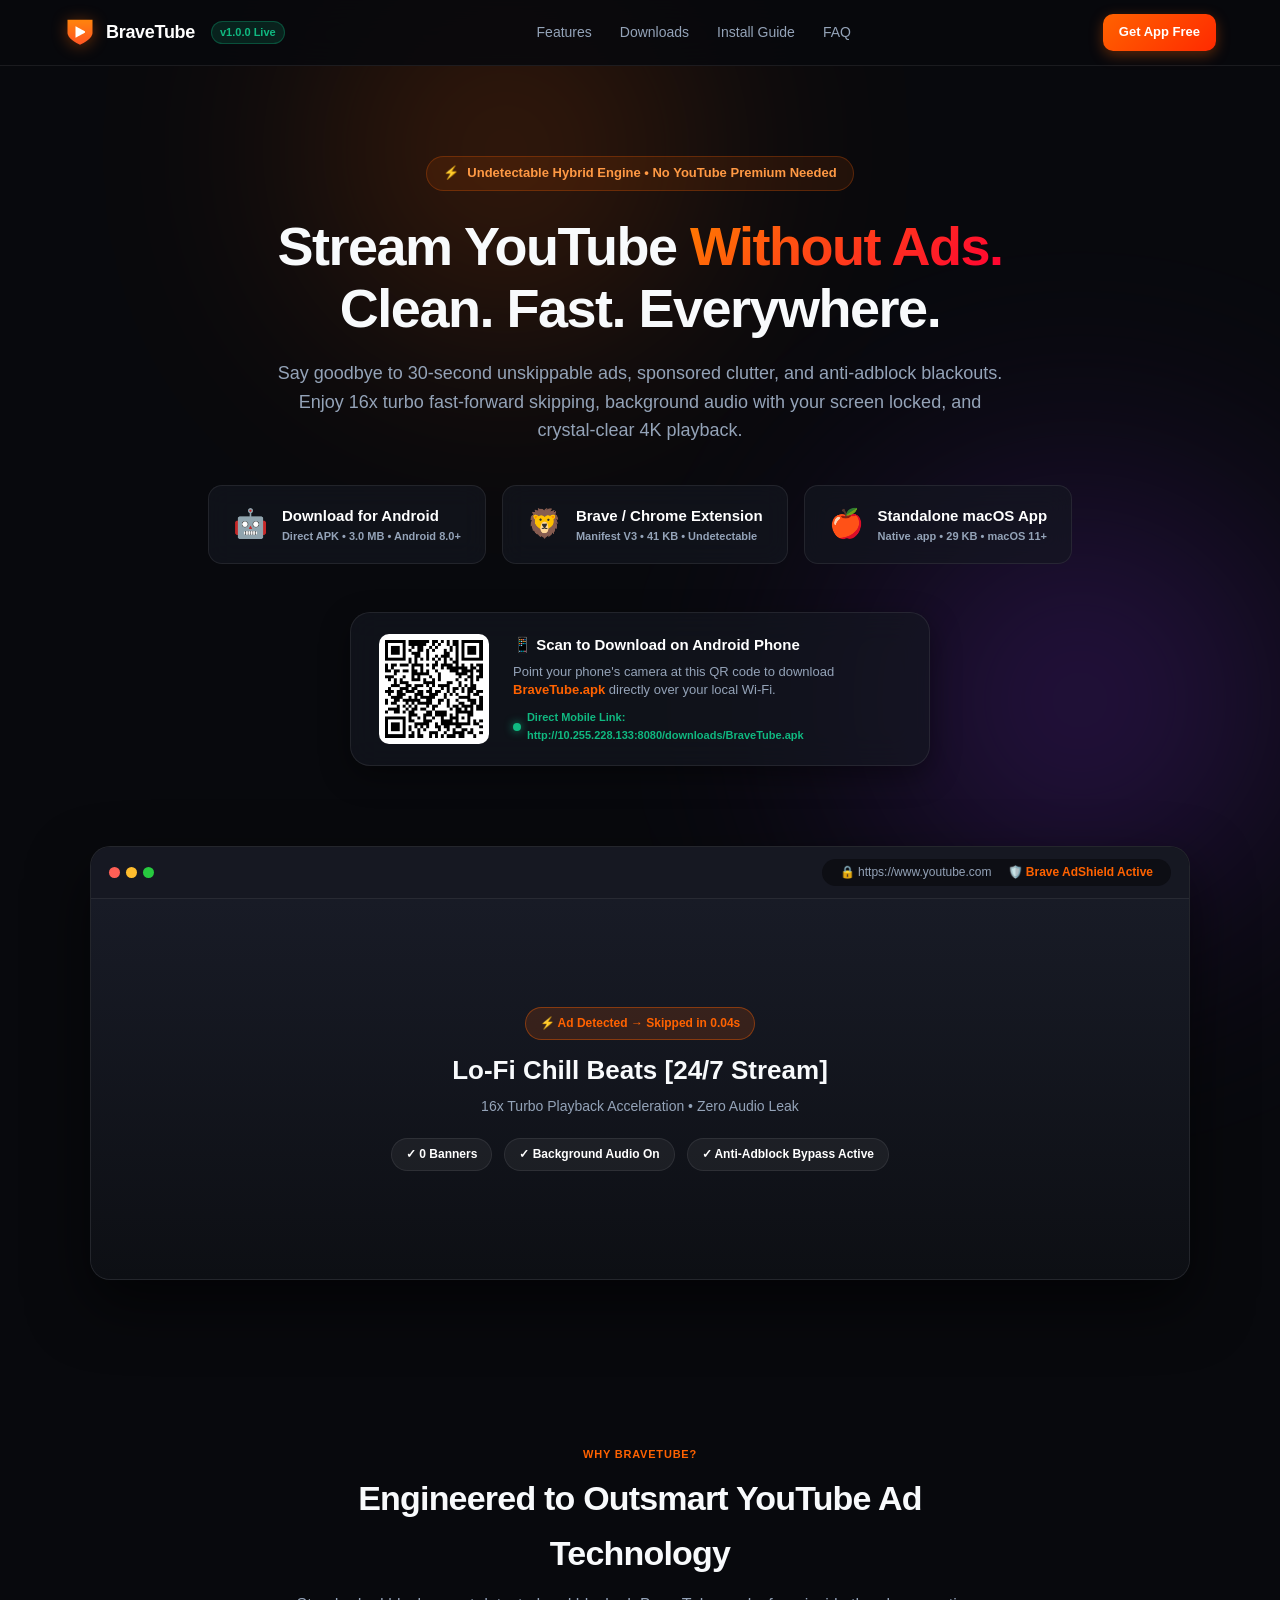
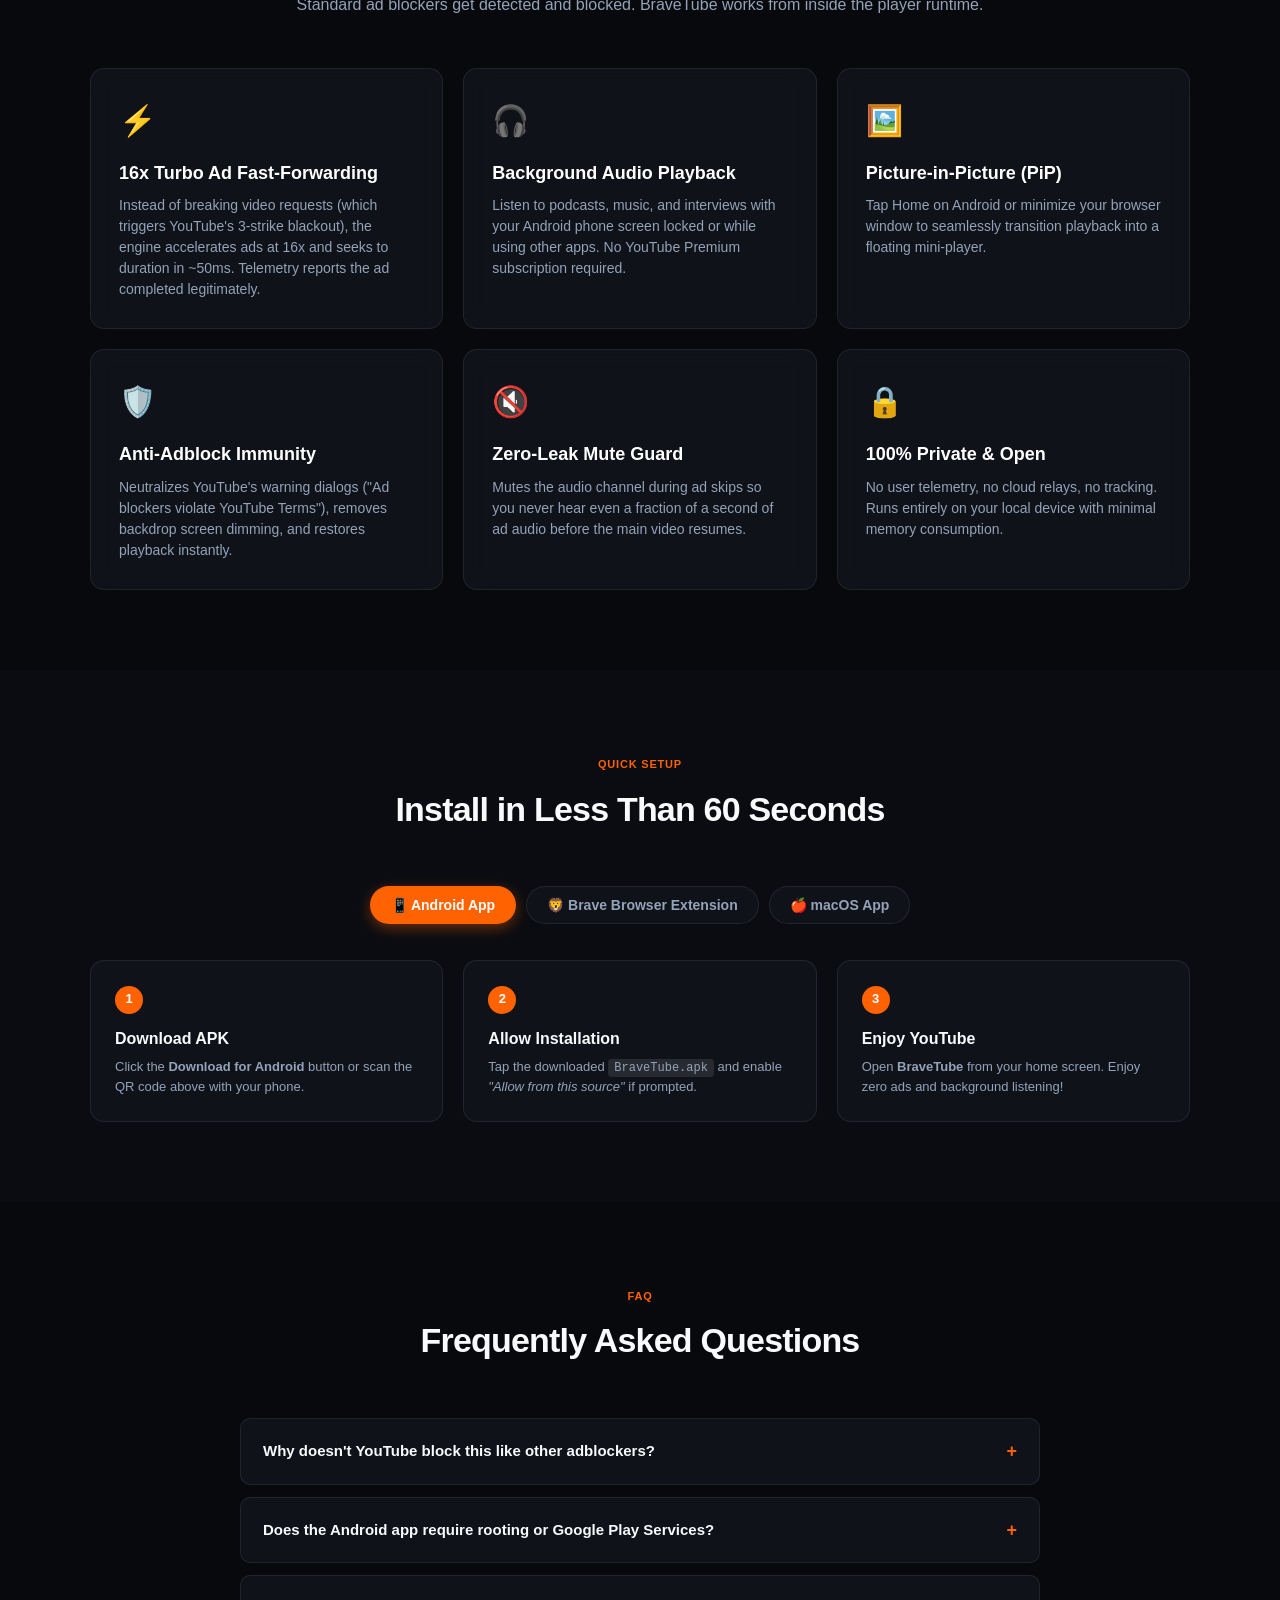
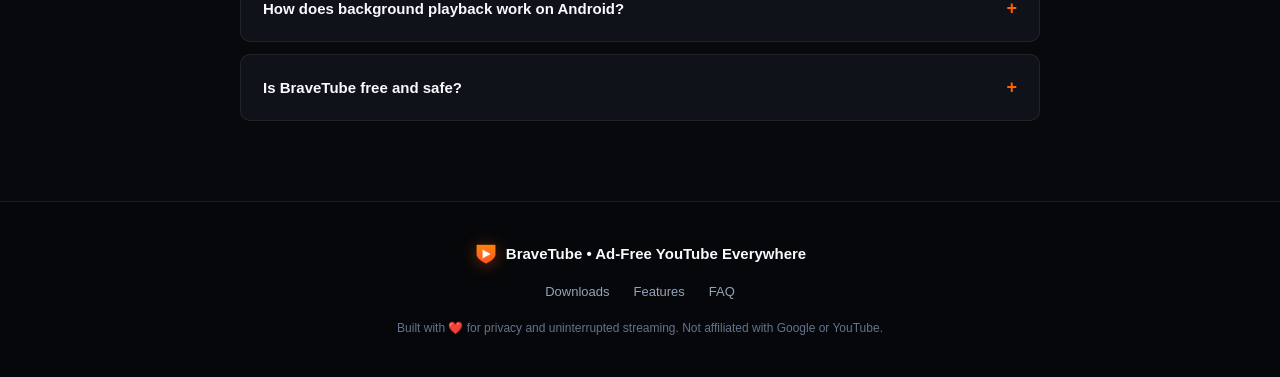
==== website/index.html @ 3f1e5329 "feat: initial commit for BraveTube - Free YouTube Without Any Ads" ====
<!DOCTYPE html>
<html lang="en">
<head>
  <meta charset="UTF-8">
  <meta name="viewport" content="width=device-width, initial-scale=1.0">
  <title>BraveTube — YouTube Without Ads | Android App & Brave Extension</title>
  <meta name="description" content="Download BraveTube and Brave AdShield: Undetectable YouTube ad skipping with 16x turbo skip, background audio playback with screen locked, and zero banners.">
  <link rel="icon" type="image/png" href="assets/icon.png">
  <link rel="stylesheet" href="styles.css">
  <script src="assets/qrcode.min.js"></script>
</head>
<body>
  <!-- Ambient background glow -->
  <div class="glow-orb orb-1"></div>
  <div class="glow-orb orb-2"></div>

  <!-- Navigation -->
  <nav class="navbar">
    <div class="nav-container">
      <a href="#" class="brand">
        <img src="assets/icon.png" alt="BraveTube Logo" class="brand-logo">
        <span class="brand-name">BraveTube</span>
        <span class="badge-pill">v1.0.0 Live</span>
      </a>
      <div class="nav-links">
        <a href="#features">Features</a>
        <a href="#downloads">Downloads</a>
        <a href="#install">Install Guide</a>
        <a href="#faq">FAQ</a>
      </div>
      <a href="#downloads" class="btn btn-sm btn-primary">Get App Free</a>
    </div>
  </nav>

  <!-- Hero Section -->
  <header class="hero">
    <div class="hero-container">
      <div class="hero-tag">
        <span class="tag-sparkle">⚡</span>
        <span>Undetectable Hybrid Engine • No YouTube Premium Needed</span>
      </div>

      <h1 class="hero-title">
        Stream YouTube <span class="gradient-text">Without Ads.</span><br>
        Clean. Fast. Everywhere.
      </h1>

      <p class="hero-subtitle">
        Say goodbye to 30-second unskippable ads, sponsored clutter, and anti-adblock blackouts. 
        Enjoy 16x turbo fast-forward skipping, background audio with your screen locked, and crystal-clear 4K playback.
      </p>

      <!-- Primary Action Buttons -->
      <div class="hero-cta-group" id="downloads">
        <a href="downloads/BraveTube.apk" download="BraveTube.apk" class="btn btn-hero btn-android" id="btnDownloadAndroid">
          <div class="btn-icon">🤖</div>
          <div class="btn-content">
            <span class="btn-label">Download for Android</span>
            <span class="btn-meta">Direct APK • 3.0 MB • Android 8.0+</span>
          </div>
        </a>

        <a href="downloads/BraveAdShield-Extension.zip" download="BraveAdShield-Extension.zip" class="btn btn-hero btn-brave" id="btnDownloadBrave">
          <div class="btn-icon">🦁</div>
          <div class="btn-content">
            <span class="btn-label">Brave / Chrome Extension</span>
            <span class="btn-meta">Manifest V3 • 41 KB • Undetectable</span>
          </div>
        </a>

        <a href="downloads/YouTube-AdFree-Mac.zip" download="YouTube-AdFree-Mac.zip" class="btn btn-hero btn-mac" id="btnDownloadMac">
          <div class="btn-icon">🍎</div>
          <div class="btn-content">
            <span class="btn-label">Standalone macOS App</span>
            <span class="btn-meta">Native .app • 29 KB • macOS 11+</span>
          </div>
        </a>
      </div>

      <!-- Live Mobile QR Code Scanner -->
      <div class="qr-card">
        <div class="qr-box" id="qrcode"></div>
        <div class="qr-info">
          <div class="qr-title">📱 Scan to Download on Android Phone</div>
          <p class="qr-desc">
            Point your phone's camera at this QR code to download <strong class="text-orange">BraveTube.apk</strong> directly over your local Wi-Fi.
          </p>
          <div class="network-badge">
            <span class="pulse-dot"></span>
            <span id="qrUrlLabel">Direct Link Ready</span>
          </div>
        </div>
      </div>
    </div>
  </header>

  <!-- Interactive Demo / Engine Simulation -->
  <section class="demo-section">
    <div class="section-container">
      <div class="mockup-window">
        <div class="window-bar">
          <div class="window-dots">
            <span class="dot red"></span>
            <span class="dot yellow"></span>
            <span class="dot green"></span>
          </div>
          <div class="window-address">
            <span>🔒 https://www.youtube.com</span>
            <span class="status-shield">🛡️ Brave AdShield Active</span>
          </div>
        </div>
        <div class="mockup-player">
          <div class="mockup-video-bg">
            <div class="video-overlay-status">
              <span class="skip-badge">⚡ Ad Detected → Skipped in 0.04s</span>
              <h2>Lo-Fi Chill Beats [24/7 Stream]</h2>
              <p>16x Turbo Playback Acceleration • Zero Audio Leak</p>
            </div>
            <div class="floating-pills">
              <div class="pill">✓ 0 Banners</div>
              <div class="pill">✓ Background Audio On</div>
              <div class="pill">✓ Anti-Adblock Bypass Active</div>
            </div>
          </div>
        </div>
      </div>
    </div>
  </section>

  <!-- Feature Grid -->
  <section class="features" id="features">
    <div class="section-container">
      <div class="section-header">
        <span class="section-pill">Why BraveTube?</span>
        <h2 class="section-title">Engineered to Outsmart YouTube Ad Technology</h2>
        <p class="section-desc">Standard ad blockers get detected and blocked. BraveTube works from inside the player runtime.</p>
      </div>

      <div class="feature-grid">
        <div class="feature-card">
          <div class="feature-icon">⚡</div>
          <h3>16x Turbo Ad Fast-Forwarding</h3>
          <p>Instead of breaking video requests (which triggers YouTube's 3-strike blackout), the engine accelerates ads at 16x and seeks to duration in ~50ms. Telemetry reports the ad completed legitimately.</p>
        </div>

        <div class="feature-card">
          <div class="feature-icon">🎧</div>
          <h3>Background Audio Playback</h3>
          <p>Listen to podcasts, music, and interviews with your Android phone screen locked or while using other apps. No YouTube Premium subscription required.</p>
        </div>

        <div class="feature-card">
          <div class="feature-icon">🖼️</div>
          <h3>Picture-in-Picture (PiP)</h3>
          <p>Tap Home on Android or minimize your browser window to seamlessly transition playback into a floating mini-player.</p>
        </div>

        <div class="feature-card">
          <div class="feature-icon">🛡️</div>
          <h3>Anti-Adblock Immunity</h3>
          <p>Neutralizes YouTube's warning dialogs ("Ad blockers violate YouTube Terms"), removes backdrop screen dimming, and restores playback instantly.</p>
        </div>

        <div class="feature-card">
          <div class="feature-icon">🔇</div>
          <h3>Zero-Leak Mute Guard</h3>
          <p>Mutes the audio channel during ad skips so you never hear even a fraction of a second of ad audio before the main video resumes.</p>
        </div>

        <div class="feature-card">
          <div class="feature-icon">🔒</div>
          <h3>100% Private & Open</h3>
          <p>No user telemetry, no cloud relays, no tracking. Runs entirely on your local device with minimal memory consumption.</p>
        </div>
      </div>
    </div>
  </section>

  <!-- Step-by-Step Installation Guides -->
  <section class="install-section" id="install">
    <div class="section-container">
      <div class="section-header">
        <span class="section-pill">Quick Setup</span>
        <h2 class="section-title">Install in Less Than 60 Seconds</h2>
      </div>

      <div class="install-tabs">
        <button class="tab-btn active" data-tab="android-tab">📱 Android App</button>
        <button class="tab-btn" data-tab="brave-tab">🦁 Brave Browser Extension</button>
        <button class="tab-btn" data-tab="mac-tab">🍎 macOS App</button>
      </div>

      <!-- Android Guide -->
      <div class="tab-content active" id="android-tab">
        <div class="steps-grid">
          <div class="step-card">
            <span class="step-num">1</span>
            <h4>Download APK</h4>
            <p>Click the <strong>Download for Android</strong> button or scan the QR code above with your phone.</p>
          </div>
          <div class="step-card">
            <span class="step-num">2</span>
            <h4>Allow Installation</h4>
            <p>Tap the downloaded <code>BraveTube.apk</code> and enable <em>"Allow from this source"</em> if prompted.</p>
          </div>
          <div class="step-card">
            <span class="step-num">3</span>
            <h4>Enjoy YouTube</h4>
            <p>Open <strong>BraveTube</strong> from your home screen. Enjoy zero ads and background listening!</p>
          </div>
        </div>
      </div>

      <!-- Brave Guide -->
      <div class="tab-content" id="brave-tab">
        <div class="steps-grid">
          <div class="step-card">
            <span class="step-num">1</span>
            <h4>Download & Extract</h4>
            <p>Download <code>BraveAdShield-Extension.zip</code> and unzip it on your computer.</p>
          </div>
          <div class="step-card">
            <span class="step-num">2</span>
            <h4>Developer Mode</h4>
            <p>Open <code>brave://extensions</code> in Brave and toggle <strong>Developer mode</strong> in the top-right.</p>
          </div>
          <div class="step-card">
            <span class="step-num">3</span>
            <h4>Load Unpacked</h4>
            <p>Click <strong>"Load unpacked"</strong> and select the unzipped folder. Open YouTube to test!</p>
          </div>
        </div>
      </div>

      <!-- Mac Guide -->
      <div class="tab-content" id="mac-tab">
        <div class="steps-grid">
          <div class="step-card">
            <span class="step-num">1</span>
            <h4>Download Zip</h4>
            <p>Download <code>YouTube-AdFree-Mac.zip</code> and unzip it.</p>
          </div>
          <div class="step-card">
            <span class="step-num">2</span>
            <h4>Move to Applications</h4>
            <p>Drag <strong>YouTube Ad-Free.app</strong> into your Applications folder.</p>
          </div>
          <div class="step-card">
            <span class="step-num">3</span>
            <h4>Launch via Spotlight</h4>
            <p>Press <code>Cmd + Space</code>, type <strong>YouTube Ad-Free</strong>, and hit enter!</p>
          </div>
        </div>
      </div>
    </div>
  </section>

  <!-- FAQ Section -->
  <section class="faq-section" id="faq">
    <div class="section-container">
      <div class="section-header">
        <span class="section-pill">FAQ</span>
        <h2 class="section-title">Frequently Asked Questions</h2>
      </div>

      <div class="faq-accordion">
        <div class="faq-item">
          <div class="faq-question">
            <span>Why doesn't YouTube block this like other adblockers?</span>
            <span class="faq-icon">+</span>
          </div>
          <div class="faq-answer">
            <p>Traditional adblockers abort network connections to Google ad servers, which YouTube detects with anti-adblock scripts. BraveTube uses a hybrid fast-forward technique: when an ad is cued, it accelerates the player to 16x speed and jumps directly to duration in &lt;50ms. YouTube's servers register that the ad played legitimately.</p>
          </div>
        </div>

        <div class="faq-item">
          <div class="faq-question">
            <span>Does the Android app require rooting or Google Play Services?</span>
            <span class="faq-icon">+</span>
          </div>
          <div class="faq-answer">
            <p>No root required, and no Google Play Services dependency. It runs on any Android phone (Android 8.0 Oreo through Android 15+). You can also sign into your Google account inside the app if you want your subscriptions and watch history saved.</p>
          </div>
        </div>

        <div class="faq-item">
          <div class="faq-question">
            <span>How does background playback work on Android?</span>
            <span class="faq-icon">+</span>
          </div>
          <div class="faq-answer">
            <p>YouTube normally pauses video whenever the page is hidden or the phone screen turns off. BraveTube neutralizes the HTML5 Page Visibility API, telling YouTube that the player is always visible and focused, enabling seamless background playback.</p>
          </div>
        </div>

        <div class="faq-item">
          <div class="faq-question">
            <span>Is BraveTube free and safe?</span>
            <span class="faq-icon">+</span>
          </div>
          <div class="faq-answer">
            <p>Yes, 100% free and open-source. There are zero trackers, analytics scripts, or remote server dependencies.</p>
          </div>
        </div>
      </div>
    </div>
  </section>

  <!-- Footer -->
  <footer class="footer">
    <div class="footer-container">
      <div class="footer-brand">
        <img src="assets/icon.png" alt="Logo" class="brand-logo sm">
        <span>BraveTube • Ad-Free YouTube Everywhere</span>
      </div>
      <div class="footer-links">
        <a href="#downloads">Downloads</a>
        <a href="#features">Features</a>
        <a href="#faq">FAQ</a>
      </div>
      <div class="footer-copy">
        <span>Built with ❤️ for privacy and uninterrupted streaming. Not affiliated with Google or YouTube.</span>
      </div>
    </div>
  </footer>

  <script src="script.js"></script>
</body>
</html>
---- website/styles.css ----
/* ==========================================================================
   BraveTube - Modern Dark Glassmorphic Landing Page Stylesheet
   ========================================================================== */

:root {
  --bg-main: #08090d;
  --bg-card: rgba(20, 23, 33, 0.65);
  --bg-card-hover: rgba(28, 32, 46, 0.85);
  --bg-glass: rgba(255, 255, 255, 0.03);
  
  --border-subtle: rgba(255, 255, 255, 0.08);
  --border-glow: rgba(255, 102, 0, 0.4);

  --brave-orange: #ff6200;
  --brave-gradient: linear-gradient(135deg, #ff6200 0%, #ff2a00 100%);
  --yt-red: #ff0033;
  --purple-glow: #8c30f5;
  --green-neon: #10b981;

  --text-primary: #f8fafc;
  --text-secondary: #94a3b8;
  --text-muted: #64748b;

  --radius-xl: 20px;
  --radius-lg: 14px;
  --radius-md: 10px;
  --radius-full: 9999px;

  --font-family: -apple-system, BlinkMacSystemFont, "Segoe UI", Roboto, "Helvetica Neue", sans-serif;
  --transition: all 0.25s cubic-bezier(0.4, 0, 0.2, 1);
}

* {
  margin: 0;
  padding: 0;
  box-sizing: border-box;
}

html {
  scroll-behavior: smooth;
}

body {
  font-family: var(--font-family);
  background-color: var(--bg-main);
  color: var(--text-primary);
  line-height: 1.6;
  overflow-x: hidden;
  position: relative;
  -webkit-font-smoothing: antialiased;
}

/* Ambient Glowing Background Orbs */
.glow-orb {
  position: absolute;
  border-radius: 50%;
  filter: blur(120px);
  pointer-events: none;
  z-index: 0;
  opacity: 0.35;
}

.orb-1 {
  width: 500px;
  height: 500px;
  top: -100px;
  left: 20%;
  background: radial-gradient(circle, var(--brave-orange), transparent 70%);
}

.orb-2 {
  width: 600px;
  height: 600px;
  top: 400px;
  right: -100px;
  background: radial-gradient(circle, var(--purple-glow), transparent 70%);
}

/* Navbar */
.navbar {
  position: sticky;
  top: 0;
  z-index: 100;
  background: rgba(8, 9, 13, 0.85);
  backdrop-filter: blur(16px);
  border-bottom: 1px solid var(--border-subtle);
  padding: 14px 0;
}

.nav-container {
  max-width: 1200px;
  margin: 0 auto;
  padding: 0 24px;
  display: flex;
  align-items: center;
  justify-content: space-between;
}

.brand {
  display: flex;
  align-items: center;
  gap: 10px;
  text-decoration: none;
}

.brand-logo {
  width: 32px;
  height: 32px;
  filter: drop-shadow(0 2px 8px rgba(255, 98, 0, 0.4));
}

.brand-logo.sm {
  width: 24px;
  height: 24px;
}

.brand-name {
  font-size: 18px;
  font-weight: 800;
  color: #fff;
  letter-spacing: -0.3px;
}

.badge-pill {
  font-size: 11px;
  font-weight: 700;
  padding: 2px 8px;
  border-radius: var(--radius-full);
  background: rgba(16, 185, 129, 0.15);
  border: 1px solid rgba(16, 185, 129, 0.3);
  color: var(--green-neon);
  margin-left: 6px;
}

.nav-links {
  display: flex;
  gap: 28px;
}

.nav-links a {
  color: var(--text-secondary);
  text-decoration: none;
  font-size: 14px;
  font-weight: 500;
  transition: var(--transition);
}

.nav-links a:hover {
  color: #fff;
}

/* Buttons */
.btn {
  display: inline-flex;
  align-items: center;
  justify-content: center;
  text-decoration: none;
  cursor: pointer;
  border: none;
  font-weight: 600;
  transition: var(--transition);
  border-radius: var(--radius-md);
}

.btn-sm {
  padding: 8px 16px;
  font-size: 13px;
}

.btn-primary {
  background: var(--brave-gradient);
  color: #fff;
  box-shadow: 0 4px 14px rgba(255, 98, 0, 0.35);
}

.btn-primary:hover {
  transform: translateY(-1px);
  box-shadow: 0 6px 20px rgba(255, 98, 0, 0.5);
}

/* Hero Section */
.hero {
  position: relative;
  z-index: 10;
  padding: 90px 24px 60px;
  text-align: center;
}

.hero-container {
  max-width: 960px;
  margin: 0 auto;
}

.hero-tag {
  display: inline-flex;
  align-items: center;
  gap: 8px;
  padding: 6px 16px;
  border-radius: var(--radius-full);
  background: rgba(255, 98, 0, 0.1);
  border: 1px solid rgba(255, 98, 0, 0.25);
  font-size: 13px;
  font-weight: 600;
  color: #ff9944;
  margin-bottom: 24px;
}

.hero-title {
  font-size: 54px;
  font-weight: 850;
  line-height: 1.15;
  letter-spacing: -1.5px;
  margin-bottom: 20px;
}

.gradient-text {
  background: linear-gradient(135deg, #ff7a00 0%, #ff0033 100%);
  -webkit-background-clip: text;
  -webkit-text-fill-color: transparent;
}

.hero-subtitle {
  font-size: 18px;
  color: var(--text-secondary);
  max-width: 740px;
  margin: 0 auto 40px;
  line-height: 1.6;
}

/* Hero CTA Group */
.hero-cta-group {
  display: flex;
  flex-wrap: wrap;
  gap: 16px;
  justify-content: center;
  margin-bottom: 48px;
}

.btn-hero {
  display: flex;
  align-items: center;
  gap: 14px;
  padding: 16px 24px;
  border-radius: var(--radius-lg);
  border: 1px solid var(--border-subtle);
  background: var(--bg-card);
  backdrop-filter: blur(12px);
  color: var(--text-primary);
  text-align: left;
  min-width: 260px;
}

.btn-hero .btn-icon {
  font-size: 28px;
}

.btn-hero .btn-content {
  display: flex;
  flex-direction: column;
}

.btn-hero .btn-label {
  font-size: 15px;
  font-weight: 700;
  color: #fff;
}

.btn-hero .btn-meta {
  font-size: 11px;
  color: var(--text-secondary);
}

.btn-android:hover {
  background: rgba(16, 185, 129, 0.12);
  border-color: rgba(16, 185, 129, 0.4);
  transform: translateY(-2px);
  box-shadow: 0 8px 24px rgba(16, 185, 129, 0.2);
}

.btn-brave:hover {
  background: rgba(255, 98, 0, 0.12);
  border-color: var(--border-glow);
  transform: translateY(-2px);
  box-shadow: 0 8px 24px rgba(255, 98, 0, 0.25);
}

.btn-mac:hover {
  background: rgba(140, 48, 245, 0.12);
  border-color: rgba(140, 48, 245, 0.4);
  transform: translateY(-2px);
  box-shadow: 0 8px 24px rgba(140, 48, 245, 0.25);
}

/* QR Code Card */
.qr-card {
  display: inline-flex;
  align-items: center;
  gap: 24px;
  padding: 20px 28px;
  background: var(--bg-card);
  border: 1px solid var(--border-subtle);
  border-radius: var(--radius-xl);
  backdrop-filter: blur(16px);
  text-align: left;
  max-width: 580px;
  box-shadow: 0 10px 30px rgba(0, 0, 0, 0.4);
}

.qr-box {
  width: 110px;
  height: 110px;
  background: #fff;
  padding: 6px;
  border-radius: var(--radius-md);
  display: flex;
  align-items: center;
  justify-content: center;
  flex-shrink: 0;
}

.qr-box img,
.qr-box canvas {
  width: 100% !important;
  height: 100% !important;
}

.qr-info {
  display: flex;
  flex-direction: column;
  gap: 6px;
}

.qr-title {
  font-size: 15px;
  font-weight: 700;
  color: #fff;
}

.qr-desc {
  font-size: 13px;
  color: var(--text-secondary);
  line-height: 1.4;
}

.text-orange {
  color: var(--brave-orange);
}

.network-badge {
  display: inline-flex;
  align-items: center;
  gap: 6px;
  font-size: 11px;
  font-weight: 600;
  color: var(--green-neon);
  margin-top: 4px;
}

.pulse-dot {
  width: 8px;
  height: 8px;
  border-radius: 50%;
  background: var(--green-neon);
  box-shadow: 0 0 8px rgba(16, 185, 129, 0.8);
}

/* Mockup Window Demo */
.demo-section {
  position: relative;
  z-index: 10;
  padding: 20px 24px 80px;
}

.section-container {
  max-width: 1100px;
  margin: 0 auto;
}

.mockup-window {
  background: #11131a;
  border: 1px solid var(--border-subtle);
  border-radius: var(--radius-xl);
  overflow: hidden;
  box-shadow: 0 25px 60px rgba(0, 0, 0, 0.6);
}

.window-bar {
  display: flex;
  align-items: center;
  justify-content: space-between;
  padding: 12px 18px;
  background: #161822;
  border-bottom: 1px solid var(--border-subtle);
}

.window-dots {
  display: flex;
  gap: 6px;
}

.dot {
  width: 11px;
  height: 11px;
  border-radius: 50%;
}

.dot.red { background: #ff5f56; }
.dot.yellow { background: #ffbd2e; }
.dot.green { background: #27c93f; }

.window-address {
  display: flex;
  align-items: center;
  gap: 16px;
  background: #0d0e14;
  padding: 4px 18px;
  border-radius: var(--radius-full);
  font-size: 12px;
  color: var(--text-secondary);
}

.status-shield {
  color: var(--brave-orange);
  font-weight: 600;
}

.mockup-player {
  height: 380px;
  background: linear-gradient(180deg, #181b26 0%, #0d0f14 100%);
  display: flex;
  align-items: center;
  justify-content: center;
  padding: 40px;
  position: relative;
}

.mockup-video-bg {
  text-align: center;
  display: flex;
  flex-direction: column;
  align-items: center;
  gap: 20px;
}

.skip-badge {
  display: inline-block;
  padding: 6px 14px;
  background: rgba(255, 98, 0, 0.15);
  border: 1px solid rgba(255, 98, 0, 0.4);
  border-radius: var(--radius-full);
  font-size: 12px;
  font-weight: 700;
  color: var(--brave-orange);
  margin-bottom: 10px;
}

.video-overlay-status h2 {
  font-size: 26px;
  font-weight: 800;
  margin-bottom: 4px;
}

.video-overlay-status p {
  color: var(--text-secondary);
  font-size: 14px;
}

.floating-pills {
  display: flex;
  gap: 12px;
  flex-wrap: wrap;
  justify-content: center;
}

.pill {
  padding: 6px 14px;
  background: rgba(255, 255, 255, 0.05);
  border: 1px solid var(--border-subtle);
  border-radius: var(--radius-full);
  font-size: 12px;
  font-weight: 600;
  color: #fff;
}

/* Features */
.features {
  padding: 80px 24px;
  position: relative;
  z-index: 10;
}

.section-header {
  text-align: center;
  max-width: 700px;
  margin: 0 auto 50px;
}

.section-pill {
  font-size: 11px;
  font-weight: 700;
  letter-spacing: 0.8px;
  text-transform: uppercase;
  color: var(--brave-orange);
  margin-bottom: 8px;
  display: inline-block;
}

.section-title {
  font-size: 34px;
  font-weight: 800;
  letter-spacing: -0.8px;
  margin-bottom: 12px;
}

.section-desc {
  font-size: 16px;
  color: var(--text-secondary);
}

.feature-grid {
  display: grid;
  grid-template-columns: repeat(auto-fit, minmax(320px, 1fr));
  gap: 20px;
}

.feature-card {
  background: var(--bg-card);
  border: 1px solid var(--border-subtle);
  border-radius: var(--radius-lg);
  padding: 28px;
  backdrop-filter: blur(12px);
  transition: var(--transition);
}

.feature-card:hover {
  background: var(--bg-card-hover);
  border-color: rgba(255, 255, 255, 0.16);
  transform: translateY(-3px);
}

.feature-icon {
  font-size: 30px;
  margin-bottom: 14px;
}

.feature-card h3 {
  font-size: 18px;
  font-weight: 700;
  margin-bottom: 8px;
  color: #fff;
}

.feature-card p {
  font-size: 14px;
  color: var(--text-secondary);
  line-height: 1.5;
}

/* Install Section */
.install-section {
  padding: 80px 24px;
  position: relative;
  z-index: 10;
  background: rgba(14, 16, 23, 0.5);
}

.install-tabs {
  display: flex;
  justify-content: center;
  gap: 10px;
  margin-bottom: 36px;
}

.tab-btn {
  background: var(--bg-card);
  border: 1px solid var(--border-subtle);
  color: var(--text-secondary);
  padding: 10px 20px;
  border-radius: var(--radius-full);
  font-size: 14px;
  font-weight: 600;
  cursor: pointer;
  transition: var(--transition);
}

.tab-btn.active,
.tab-btn:hover {
  background: var(--brave-orange);
  color: #fff;
  border-color: transparent;
  box-shadow: 0 4px 14px rgba(255, 98, 0, 0.4);
}

.tab-content {
  display: none;
}

.tab-content.active {
  display: block;
}

.steps-grid {
  display: grid;
  grid-template-columns: repeat(auto-fit, minmax(260px, 1fr));
  gap: 20px;
}

.step-card {
  background: var(--bg-card);
  border: 1px solid var(--border-subtle);
  border-radius: var(--radius-lg);
  padding: 24px;
  position: relative;
}

.step-num {
  display: inline-flex;
  align-items: center;
  justify-content: center;
  width: 28px;
  height: 28px;
  background: var(--brave-orange);
  color: #fff;
  border-radius: 50%;
  font-size: 13px;
  font-weight: 700;
  margin-bottom: 12px;
}

.step-card h4 {
  font-size: 16px;
  font-weight: 700;
  margin-bottom: 6px;
}

.step-card p {
  font-size: 13px;
  color: var(--text-secondary);
  line-height: 1.5;
}

.step-card code {
  background: rgba(255, 255, 255, 0.1);
  padding: 2px 6px;
  border-radius: 4px;
  font-size: 12px;
}

/* FAQ */
.faq-section {
  padding: 80px 24px;
  position: relative;
  z-index: 10;
}

.faq-accordion {
  max-width: 800px;
  margin: 0 auto;
  display: flex;
  flex-direction: column;
  gap: 12px;
}

.faq-item {
  background: var(--bg-card);
  border: 1px solid var(--border-subtle);
  border-radius: var(--radius-md);
  overflow: hidden;
  transition: var(--transition);
}

.faq-question {
  display: flex;
  align-items: center;
  justify-content: space-between;
  padding: 18px 22px;
  font-size: 15px;
  font-weight: 600;
  cursor: pointer;
  user-select: none;
}

.faq-icon {
  font-size: 18px;
  color: var(--brave-orange);
  transition: transform 0.25s ease;
}

.faq-item.active .faq-icon {
  transform: rotate(45deg);
}

.faq-answer {
  max-height: 0;
  overflow: hidden;
  transition: max-height 0.3s cubic-bezier(0.4, 0, 0.2, 1);
  background: rgba(0, 0, 0, 0.2);
}

.faq-answer p {
  padding: 0 22px 18px;
  font-size: 14px;
  color: var(--text-secondary);
  line-height: 1.6;
}

.faq-item.active .faq-answer {
  max-height: 200px;
}

/* Footer */
.footer {
  border-top: 1px solid var(--border-subtle);
  padding: 40px 24px;
  text-align: center;
  position: relative;
  z-index: 10;
  background: #06070a;
}

.footer-container {
  max-width: 1000px;
  margin: 0 auto;
  display: flex;
  flex-direction: column;
  align-items: center;
  gap: 16px;
}

.footer-brand {
  display: flex;
  align-items: center;
  gap: 8px;
  font-weight: 700;
  font-size: 15px;
}

.footer-links {
  display: flex;
  gap: 24px;
}

.footer-links a {
  color: var(--text-secondary);
  text-decoration: none;
  font-size: 13px;
}

.footer-copy {
  font-size: 12px;
  color: var(--text-muted);
}

/* Responsive adjustments */
@media (max-width: 768px) {
  .hero-title {
    font-size: 36px;
  }
  .nav-links {
    display: none;
  }
  .qr-card {
    flex-direction: column;
    text-align: center;
  }
  .btn-hero {
    width: 100%;
  }
}
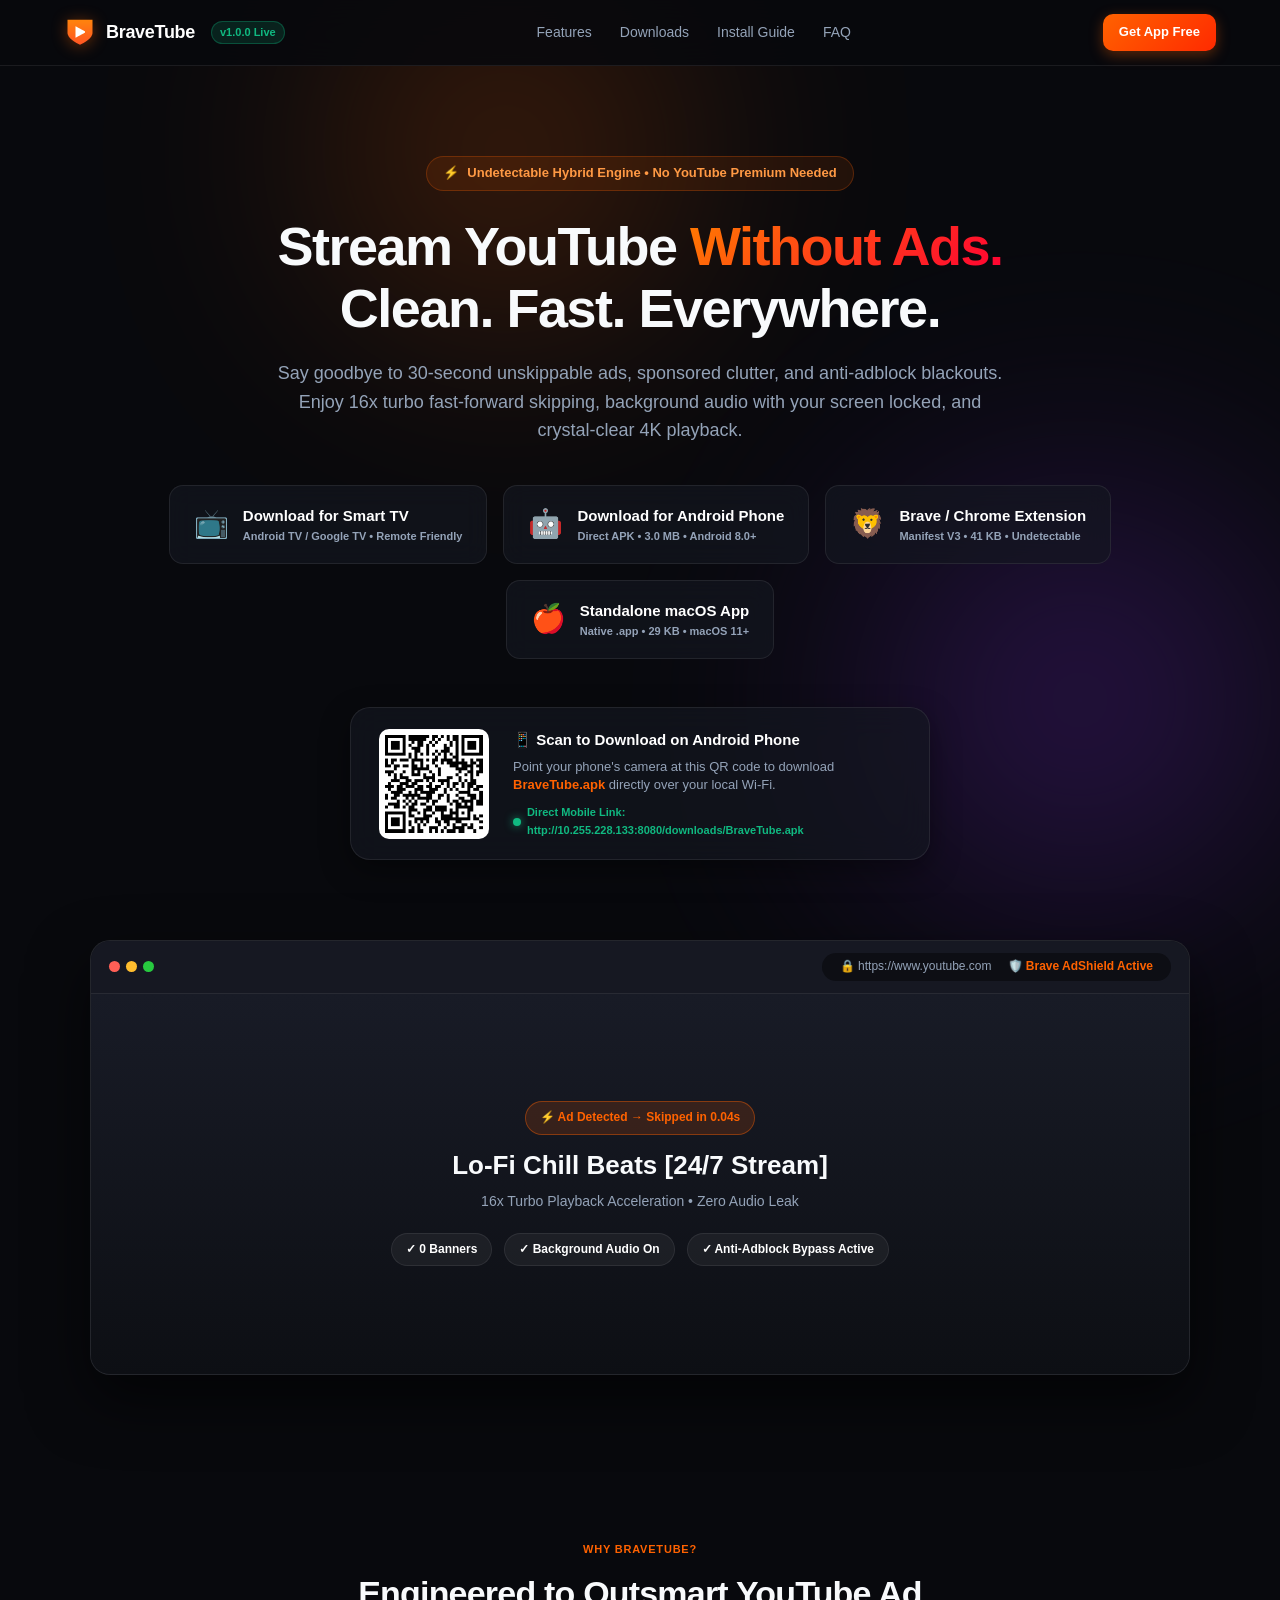
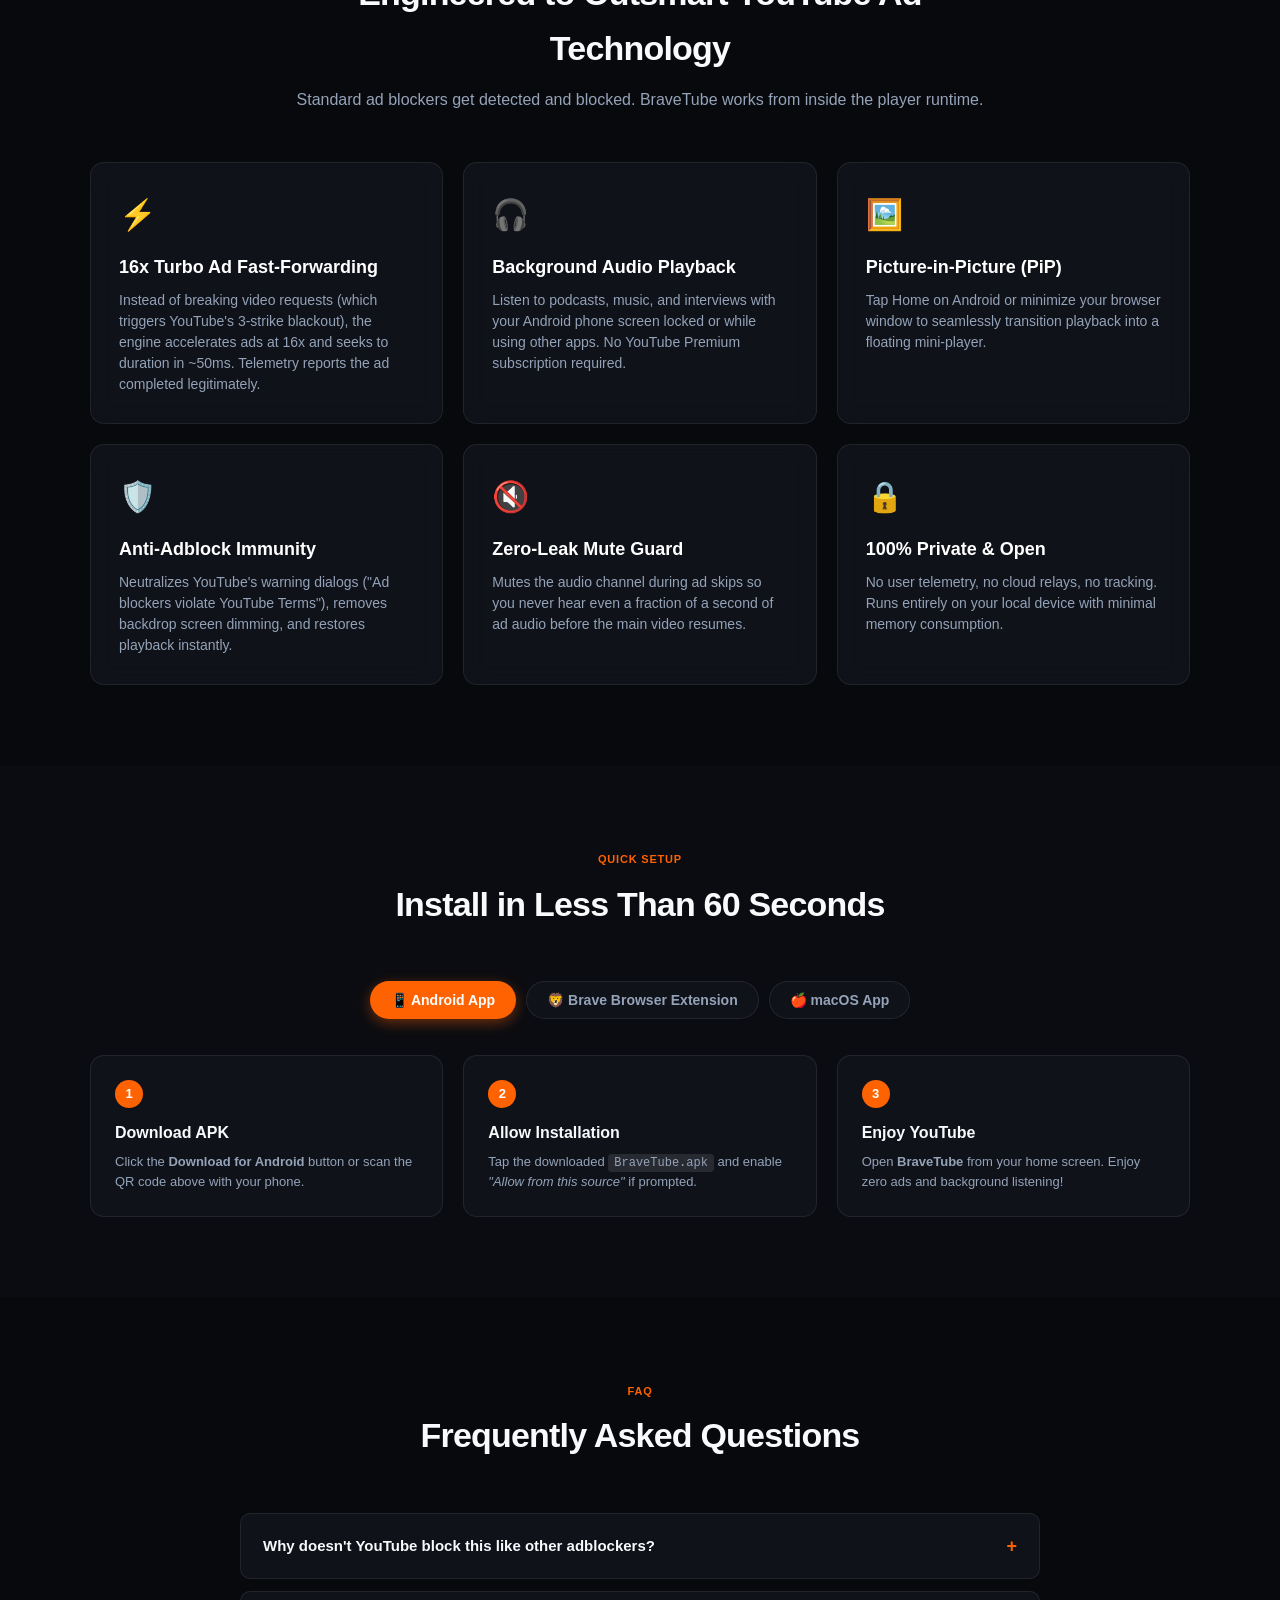
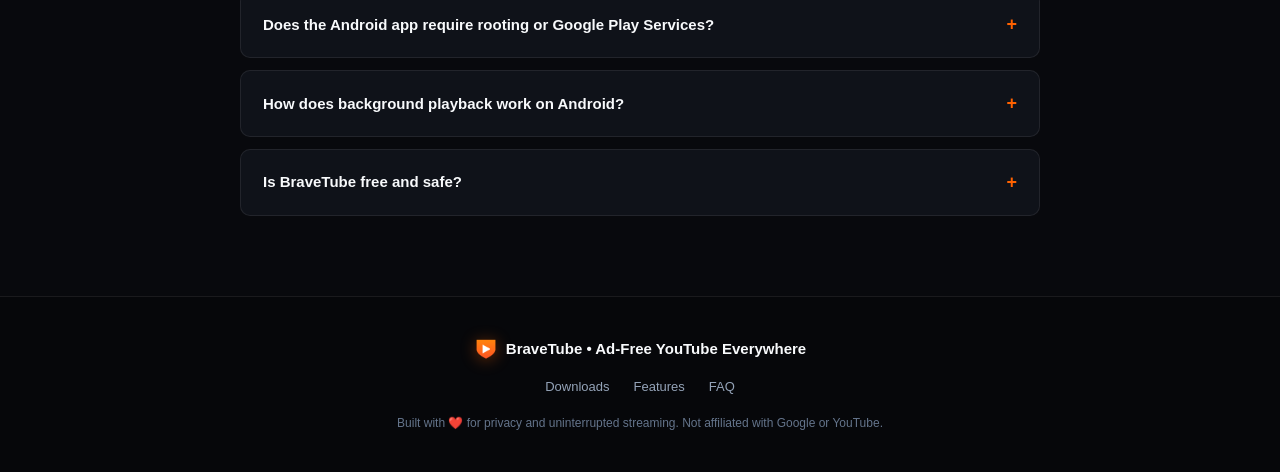
==== commit 6e387197: "feat: add Android TV (Smart TV) support" ====
--- a/website/index.html
+++ b/website/index.html
@@ -52,10 +52,18 @@
 
       <!-- Primary Action Buttons -->
       <div class="hero-cta-group" id="downloads">
+        <a href="downloads/SmartTube.apk" download="SmartTube.apk" class="btn btn-hero btn-android" id="btnDownloadTV">
+          <div class="btn-icon">📺</div>
+          <div class="btn-content">
+            <span class="btn-label">Download for Smart TV</span>
+            <span class="btn-meta">Android TV / Google TV • Remote Friendly</span>
+          </div>
+        </a>
+
         <a href="downloads/BraveTube.apk" download="BraveTube.apk" class="btn btn-hero btn-android" id="btnDownloadAndroid">
           <div class="btn-icon">🤖</div>
           <div class="btn-content">
-            <span class="btn-label">Download for Android</span>
+            <span class="btn-label">Download for Android Phone</span>
             <span class="btn-meta">Direct APK • 3.0 MB • Android 8.0+</span>
           </div>
         </a>
